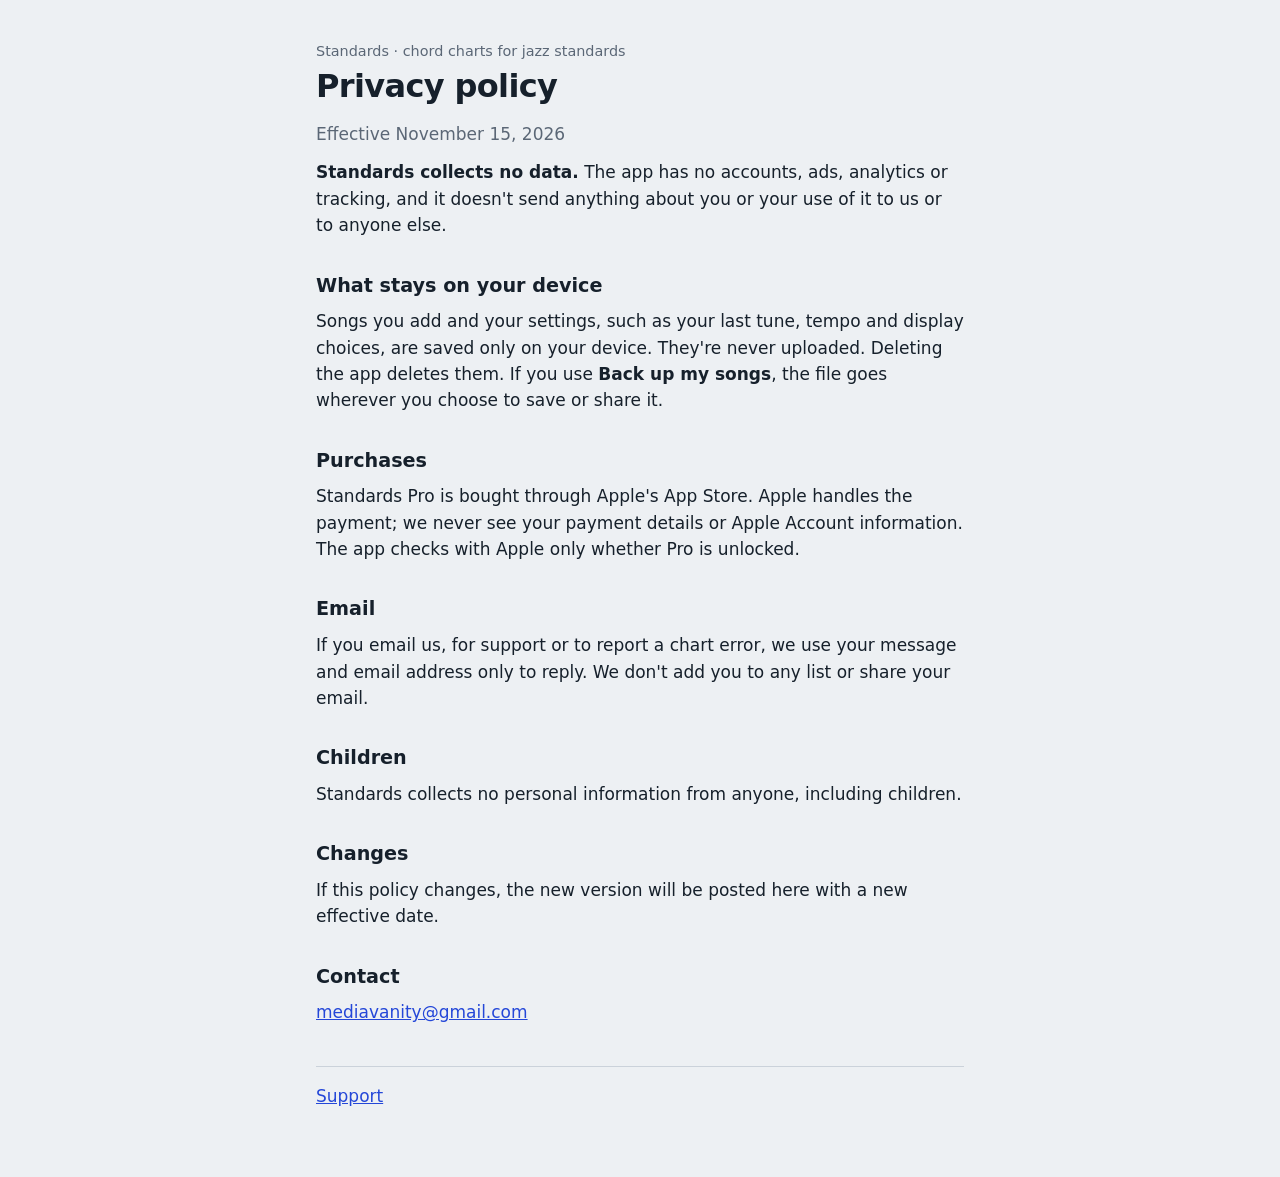
==== privacy.html @ 6fe7d704 "Add support and privacy pages for the Standards app Co-Authored-By: Claude Opus 5.5 <noreply@anthrop" ====
<!DOCTYPE html>
<html lang="en">
<head>
<meta charset="utf-8">
<meta name="viewport" content="width=device-width, initial-scale=1">
<title>Standards Privacy Policy</title>
<meta name="description" content="Privacy policy for Standards, chord charts for jazz standards on iPhone and iPad.">
<link rel="stylesheet" href="style.css">
</head>
<body>
<main>
<p class="eyebrow">Standards · chord charts for jazz standards</p>
<h1>Privacy policy</h1>
<p class="mute">Effective November 15, 2026</p>

<p><b>Standards collects no data.</b> The app has no accounts, ads, analytics or tracking, and it doesn't send anything about you or your use of it to us or to anyone else.</p>

<h2>What stays on your device</h2>
<p>Songs you add and your settings, such as your last tune, tempo and display choices, are saved only on your device. They're never uploaded. Deleting the app deletes them. If you use <b>Back up my songs</b>, the file goes wherever you choose to save or share it.</p>

<h2>Purchases</h2>
<p>Standards Pro is bought through Apple's App Store. Apple handles the payment; we never see your payment details or Apple Account information. The app checks with Apple only whether Pro is unlocked.</p>

<h2>Email</h2>
<p>If you email us, for support or to report a chart error, we use your message and email address only to reply. We don't add you to any list or share your email.</p>

<h2>Children</h2>
<p>Standards collects no personal information from anyone, including children.</p>

<h2>Changes</h2>
<p>If this policy changes, the new version will be posted here with a new effective date.</p>

<h2>Contact</h2>
<p><a href="mailto:mediavanity@gmail.com?subject=Standards%20privacy">mediavanity@gmail.com</a></p>

<p class="foot"><a href="index.html">Support</a></p>
</main>
</body>
</html>
---- style.css ----
:root{--bg:#EDF0F3;--panel:#fff;--ink:#16202B;--mute:#5B6776;--line:#CBD2DA;--acc:#2447D8}
@media (prefers-color-scheme:dark){:root{--bg:#0E141B;--panel:#16202B;--ink:#E6EBF1;--mute:#93A0B0;--line:#2A3644;--acc:#7C9BFF;color-scheme:dark}}
*{box-sizing:border-box}
html{-webkit-text-size-adjust:100%}
body{margin:0;background:var(--bg);color:var(--ink);font:17px/1.55 system-ui,-apple-system,"Segoe UI",sans-serif}
main{max-width:680px;margin:0 auto;padding:40px 16px 56px}
.eyebrow{margin:0 0 6px;color:var(--mute);font-size:.9rem}
h1{margin:0 0 16px;font-size:2rem;line-height:1.15;letter-spacing:-.02em}
h2{margin:32px 0 8px;font-size:1.2rem}
h3{margin:20px 0 4px;font-size:1rem}
p{margin:0 0 12px}
.mute{color:var(--mute)}
a{color:var(--acc)}
.foot{margin-top:40px;padding-top:16px;border-top:1px solid var(--line)}
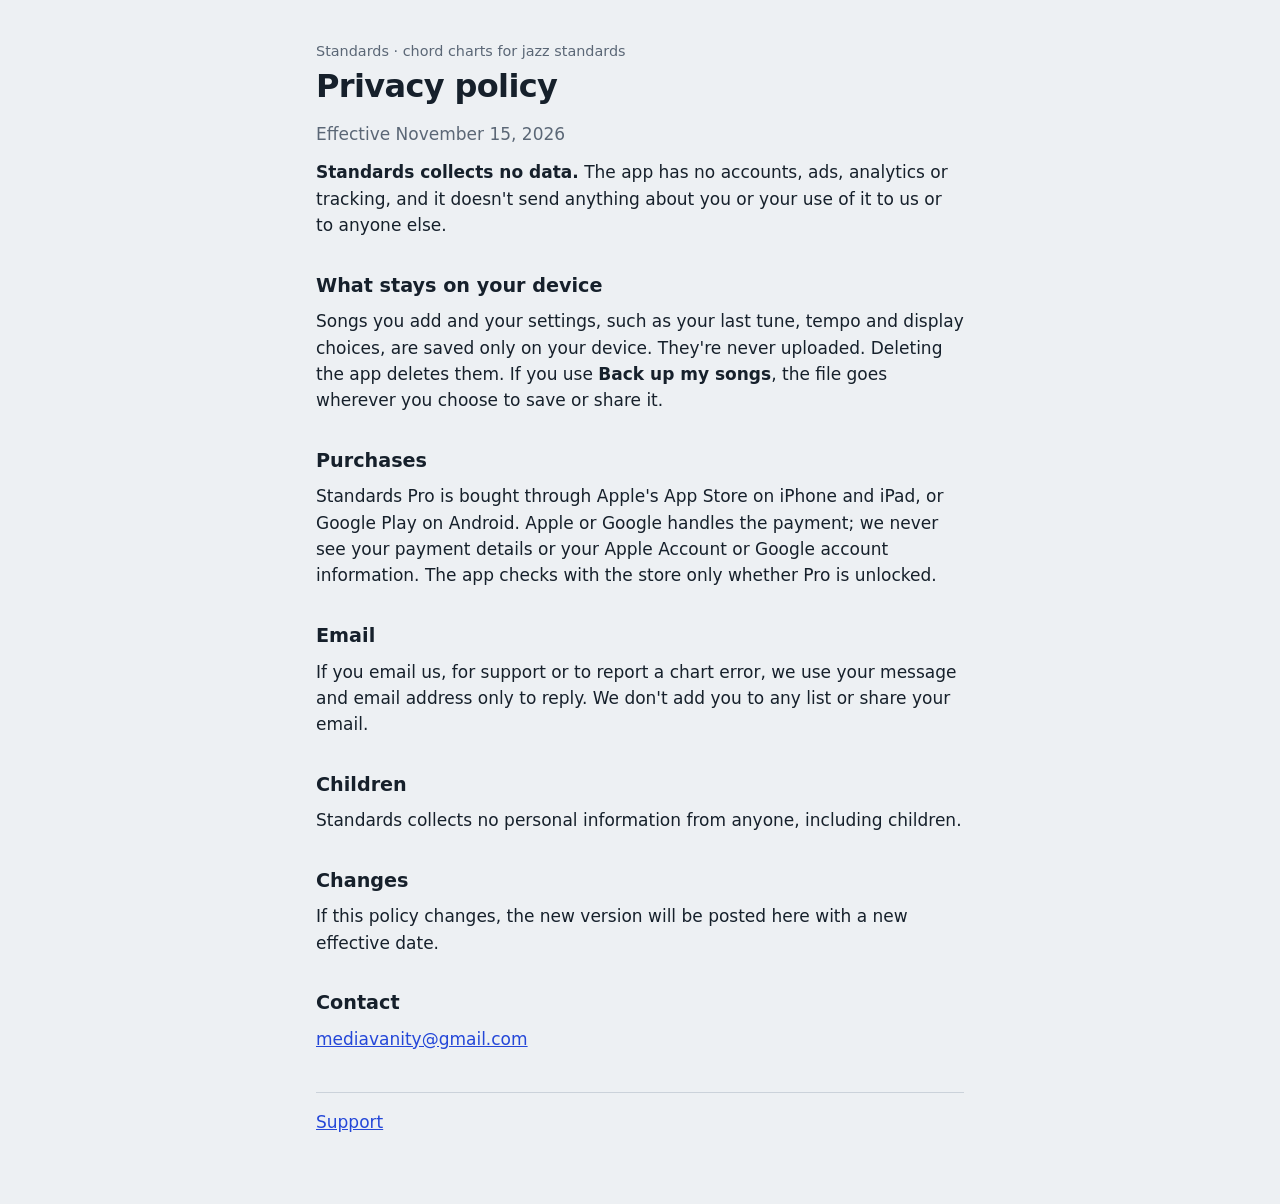
==== commit c1991b1a: "Privacy policy: the app is also on Android through Google Play Co-Authored-By: Claude Opus 5.5 <nore" ====
--- a/privacy.html
+++ b/privacy.html
@@ -4,7 +4,7 @@
 <meta charset="utf-8">
 <meta name="viewport" content="width=device-width, initial-scale=1">
 <title>Standards Privacy Policy</title>
-<meta name="description" content="Privacy policy for Standards, chord charts for jazz standards on iPhone and iPad.">
+<meta name="description" content="Privacy policy for Standards, chord charts for jazz standards on iPhone, iPad and Android.">
 <link rel="stylesheet" href="style.css">
 </head>
 <body>
@@ -19,7 +19,7 @@
 <p>Songs you add and your settings, such as your last tune, tempo and display choices, are saved only on your device. They're never uploaded. Deleting the app deletes them. If you use <b>Back up my songs</b>, the file goes wherever you choose to save or share it.</p>
 
 <h2>Purchases</h2>
-<p>Standards Pro is bought through Apple's App Store. Apple handles the payment; we never see your payment details or Apple Account information. The app checks with Apple only whether Pro is unlocked.</p>
+<p>Standards Pro is bought through Apple's App Store on iPhone and iPad, or Google Play on Android. Apple or Google handles the payment; we never see your payment details or your Apple Account or Google account information. The app checks with the store only whether Pro is unlocked.</p>
 
 <h2>Email</h2>
 <p>If you email us, for support or to report a chart error, we use your message and email address only to reply. We don't add you to any list or share your email.</p>
--- a/style.css
+++ b/style.css
@@ -12,3 +12,5 @@
 .mute{color:var(--mute)}
 a{color:var(--acc)}
 .foot{margin-top:40px;padding-top:16px;border-top:1px solid var(--line)}
+.badge{margin:4px 0 20px}
+.badge img{display:block;height:54px;width:auto}
